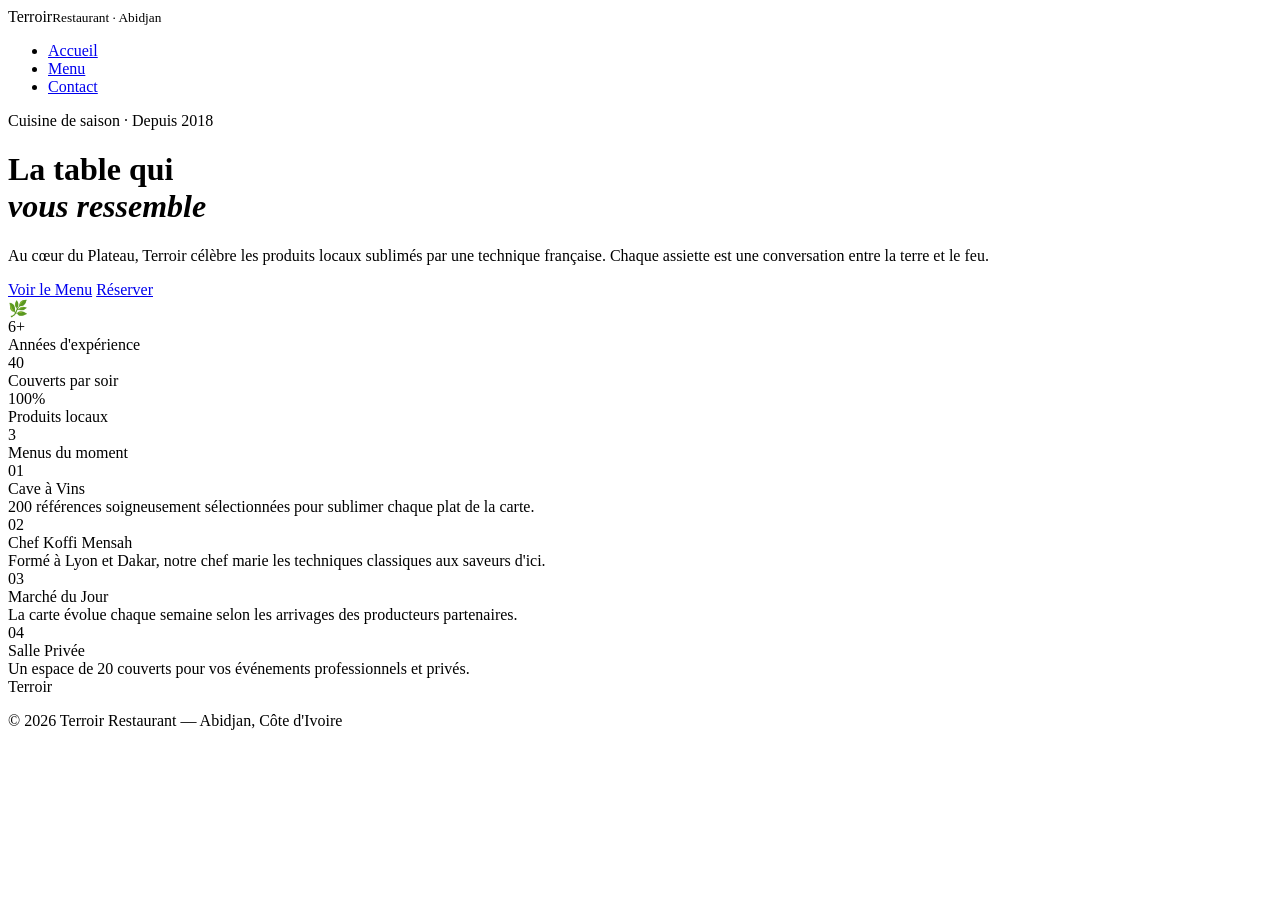
==== index.html @ 58589ab9 "ajout-page-aceuil" ====
<!DOCTYPE html>
<html lang="fr">
<head>
<meta charset="UTF-8"/>
<meta name="viewport" content="width=device-width,initial-scale=1.0"/>
<title>Terroir — Accueil</title>
<link href="https://fonts.googleapis.com/css2?family=DM+Serif+Display:ital@0;1&family=DM+Sans:wght@300;400;500&display=swap" rel="stylesheet"/>

</head>
<body>

<nav>
  <div class="logo">Terroir<small>Restaurant · Abidjan</small></div>
  <ul class="nav-links">
    <li><a href="index.html" class="active">Accueil</a></li>
    <li><a href="menu.html">Menu</a></li>
    <li><a href="contact.html">Contact</a></li>
  </ul>
</nav>

<div class="hero">
  <div class="hero-left">
    <p class="hero-eyebrow">Cuisine de saison · Depuis 2018</p>
    <h1 class="hero-h1">La table qui<br><em>vous ressemble</em></h1>
    <p class="hero-body">Au cœur du Plateau, Terroir célèbre les produits locaux sublimés par une technique française. Chaque assiette est une conversation entre la terre et le feu.</p>
    <div class="hero-actions">
      <a href="menu.html" class="btn-primary">Voir le Menu</a>
      <a href="contact.html" class="btn-outline">Réserver</a>
    </div>
  </div>
  <div class="hero-right">
    <div class="hero-img"><span class="hero-img-icon">🌿</span></div>
    <div class="hero-stats">
      <div class="stat"><div class="stat-num">6+</div><div class="stat-label">Années d'expérience</div></div>
      <div class="stat"><div class="stat-num">40</div><div class="stat-label">Couverts par soir</div></div>
      <div class="stat"><div class="stat-num">100%</div><div class="stat-label">Produits locaux</div></div>
      <div class="stat"><div class="stat-num">3</div><div class="stat-label">Menus du moment</div></div>
    </div>
  </div>
</div>

<div class="strip">
  <div class="strip-item">
    <div class="strip-num">01</div>
    <div><div class="strip-title">Cave à Vins</div><div class="strip-desc">200 références soigneusement sélectionnées pour sublimer chaque plat de la carte.</div></div>
  </div>
  <div class="strip-item">
    <div class="strip-num">02</div>
    <div><div class="strip-title">Chef Koffi Mensah</div><div class="strip-desc">Formé à Lyon et Dakar, notre chef marie les techniques classiques aux saveurs d'ici.</div></div>
  </div>
  <div class="strip-item">
    <div class="strip-num">03</div>
    <div><div class="strip-title">Marché du Jour</div><div class="strip-desc">La carte évolue chaque semaine selon les arrivages des producteurs partenaires.</div></div>
  </div>
  <div class="strip-item">
    <div class="strip-num">04</div>
    <div><div class="strip-title">Salle Privée</div><div class="strip-desc">Un espace de 20 couverts pour vos événements professionnels et privés.</div></div>
  </div>
</div>

<div class="ft">
  <div class="logo" style="color:var(--lime)">Terroir</div>
  <p>© 2026 Terroir Restaurant — Abidjan, Côte d'Ivoire</p>
</div>

</body>
</html>
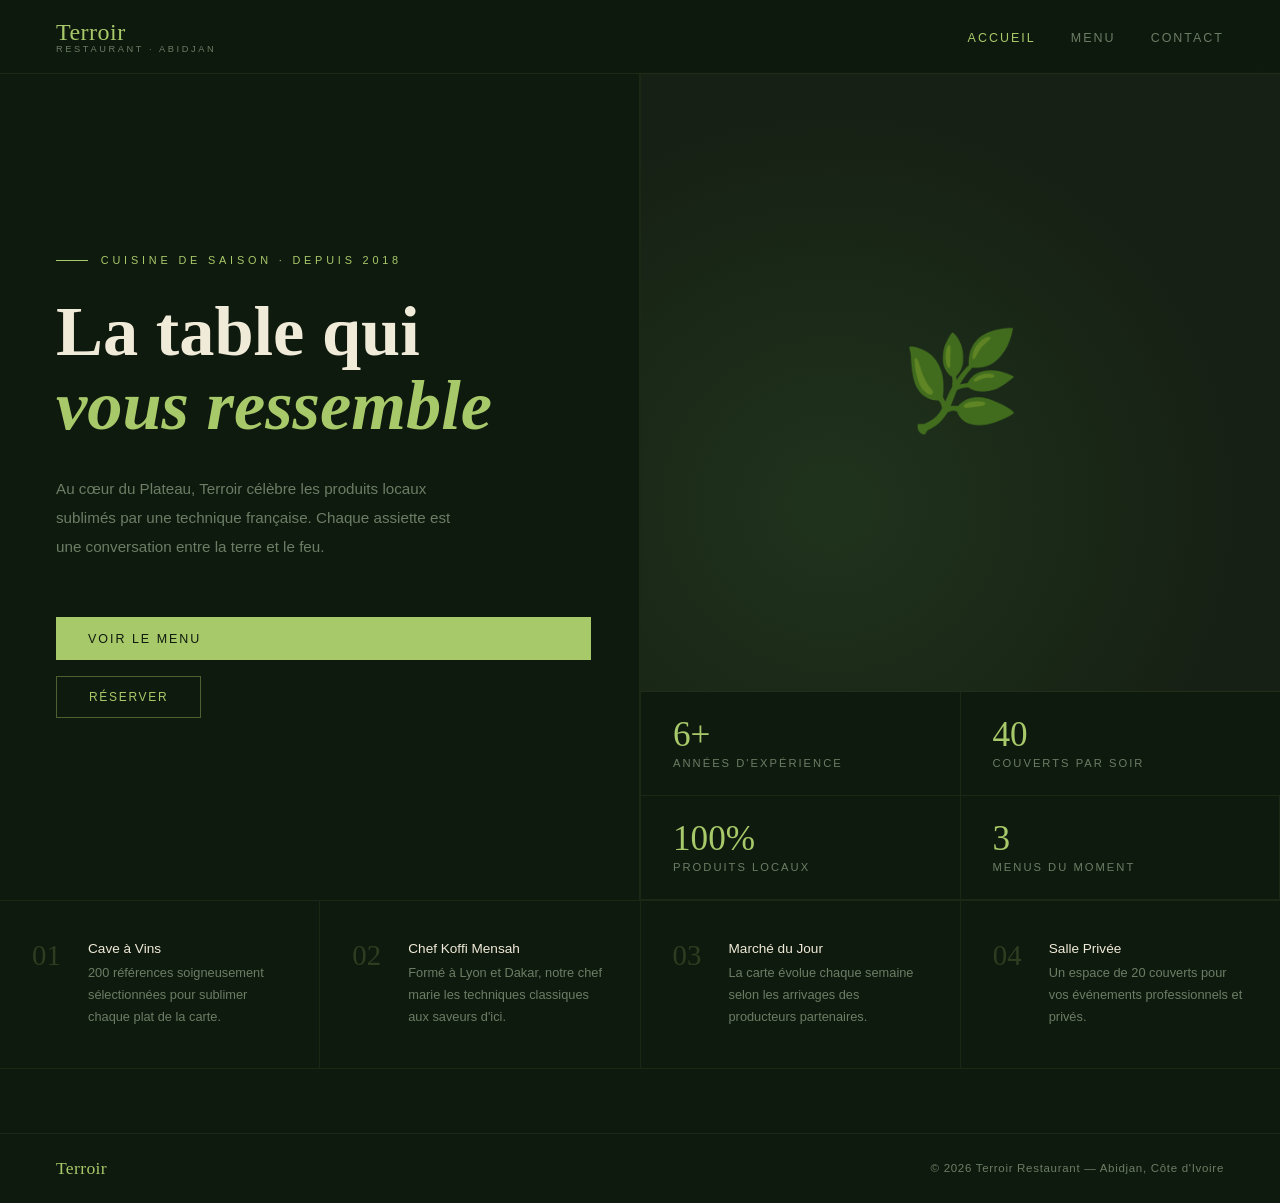
==== commit 977248ce: "ajout-pagecontact et page menu" ====
--- a/index.html
+++ b/index.html
@@ -5,7 +5,7 @@
 <meta name="viewport" content="width=device-width,initial-scale=1.0"/>
 <title>Terroir — Accueil</title>
 <link href="https://fonts.googleapis.com/css2?family=DM+Serif+Display:ital@0;1&family=DM+Sans:wght@300;400;500&display=swap" rel="stylesheet"/>
-
+<link rel="stylesheet" href="style.css">
 </head>
 <body>
 
--- a/style.css
+++ b/style.css
@@ -0,0 +1,213 @@
+
+*,*::before,*::after{box-sizing:border-box;margin:0;padding:0}
+:root{
+  --bg:#0f1a0e;--surface:#162014;--card:#1e2d1b;
+  --green:#3d6e35;--lime:#a8c96a;--cream:#f0ead8;
+  --sand:hsl(40, 30%, 70%);--muted:#6b7d65;--text:#e8e0ce;
+}
+html{scroll-behavior:smooth}
+body{font-family:'DM Sans',sans-serif;background:var(--bg);color:var(--text);font-weight:300;min-height:100vh}
+
+nav{
+  position:fixed;top:0;width:100%;z-index:200;
+  display:flex;align-items:center;justify-content:space-between;
+  padding:1.2rem 3.5rem;
+  border-bottom:1px solid rgba(168,201,106,.1);
+  background:rgba(15,26,14,.88);backdrop-filter:blur(10px);
+}
+.logo{font-family:'DM Serif Display',serif;font-size:1.5rem;color:var(--lime);letter-spacing:.02em}
+.logo small{display:block;font-family:'DM Sans',sans-serif;font-size:.58rem;letter-spacing:.28em;text-transform:uppercase;color:var(--muted);font-weight:400;margin-top:-2px}
+.nav-links{display:flex;gap:2.2rem;list-style:none}
+.nav-links a{font-size:.78rem;letter-spacing:.16em;text-transform:uppercase;text-decoration:none;color:var(--muted);transition:color .25s}
+.nav-links a:hover{color:var(--lime)}
+.nav-links a.active{color:var(--lime)}
+
+.hero{min-height:100vh;display:grid;grid-template-columns:1fr 1fr;padding-top:72px}
+.hero-left{display:flex;flex-direction:column;justify-content:center;padding:4rem 3rem 4rem 3.5rem;border-right:1px solid rgba(168,201,106,.08)}
+.hero-eyebrow{font-size:.68rem;letter-spacing:.35em;text-transform:uppercase;color:var(--lime);margin-bottom:1.8rem;display:flex;align-items:center;gap:.8rem}
+.hero-eyebrow::before{content:'';display:block;width:32px;height:1px;background:var(--lime)}
+.hero-h1{font-family:'DM Serif Display',serif;font-size:clamp(3rem,5.5vw,5.5rem);line-height:1.05;color:var(--cream);margin-bottom:2rem}
+.hero-h1 em{color:var(--lime);font-style:italic}
+.hero-body{font-size:.95rem;color:var(--muted);line-height:1.9;max-width:400px;margin-bottom:3rem}
+.hero-actions{display:flex;gap:1rem;flex-wrap:wrap}
+.btn-primary{padding:.8rem 2rem;background:var(--lime);color:var(--bg);font-family:'DM Sans',sans-serif;font-size:.75rem;letter-spacing:.14em;text-transform:uppercase;font-weight:500;border:none;cursor:pointer;transition:opacity .2s;text-decoration:none;display:inline-block}
+.btn-primary:hover{opacity:.85}
+.btn-outline{padding:.8rem 2rem;border:1px solid rgba(168,201,106,.4);background:transparent;color:var(--lime);font-family:'DM Sans',sans-serif;font-size:.75rem;letter-spacing:.14em;text-transform:uppercase;font-weight:400;cursor:pointer;transition:border-color .2s;text-decoration:none;display:inline-block}
+.btn-outline:hover{border-color:var(--lime)}
+
+.hero-right{display:flex;flex-direction:column;border-left:1px solid rgba(168,201,106,.08)}
+.hero-img{flex:1;display:flex;align-items:center;justify-content:center;background:var(--surface);font-size:6rem;border-bottom:1px solid rgba(168,201,106,.08);min-height:350px;position:relative;overflow:hidden}
+.hero-img::before{content:'';position:absolute;inset:0;background:radial-gradient(ellipse at 30% 70%,rgba(61,110,53,.25) 0%,transparent 65%)}
+.hero-img-icon{position:relative;z-index:1;opacity:.6}
+.hero-stats{display:grid;grid-template-columns:1fr 1fr}
+.stat{padding:1.6rem 2rem;border-right:1px solid rgba(168,201,106,.08);border-bottom:1px solid rgba(168,201,106,.08)}
+.stat:nth-child(2){border-right:none}
+.stat-num{font-family:'DM Serif Display',serif;font-size:2.2rem;color:var(--lime);line-height:1;margin-bottom:.3rem}
+.stat-label{font-size:.7rem;letter-spacing:.18em;text-transform:uppercase;color:var(--muted)}
+
+.strip{border-top:1px solid rgba(168,201,106,.08);border-bottom:1px solid rgba(168,201,106,.08);display:flex}
+.strip-item{flex:1;padding:2.5rem 2rem;border-right:1px solid rgba(168,201,106,.08);display:flex;gap:1rem;align-items:flex-start}
+.strip-item:last-child{border-right:none}
+.strip-num{font-family:'DM Serif Display',serif;font-size:1.8rem;color:rgba(168,201,106,.2);line-height:1;min-width:2.5rem}
+.strip-title{font-size:.85rem;font-weight:500;color:var(--cream);margin-bottom:.4rem}
+.strip-desc{font-size:.8rem;color:var(--muted);line-height:1.7}
+
+.ft{border-top:1px solid rgba(168,201,106,.08);padding:1.5rem 3.5rem;display:flex;justify-content:space-between;align-items:center;font-size:.72rem;color:var(--muted);letter-spacing:.06em}
+.ft .logo{font-size:1.1rem}
+
+@media(max-width:768px){
+  nav{padding:1rem 1.5rem}.nav-links{gap:1.2rem}
+  .hero{grid-template-columns:1fr}.hero-right{display:none}
+  .hero-left{padding:3rem 1.5rem}
+  .strip{flex-direction:column}
+  .strip-item{border-right:none;border-bottom:1px solid rgba(168,201,106,.08)}
+  .ft{flex-direction:column;gap:.5rem;text-align:center}
+}
+
+
+
+
+/*  STYLE PAGE MENU  */
+*,*::before,*::after{box-sizing:border-box;margin:0;padding:0}
+:root{
+  --bg:#0f1a0e;--surface:#162014;--card:#1e2d1b;
+  --green:#3d6e35;--lime:#a8c96a;--cream:#f0ead8;
+  --sand:#c9b99a;--muted:#6b7d65;--text:#e8e0ce;
+}
+body{font-family:'DM Sans',sans-serif;background:var(--bg);color:var(--text);font-weight:300;min-height:100vh}
+
+nav{
+  position:fixed;top:0;width:100%;z-index:200;
+  display:flex;align-items:center;justify-content:space-between;
+  padding:1.2rem 3.5rem;
+  border-bottom:1px solid rgba(168,201,106,.1);
+  background:rgba(15,26,14,.88);backdrop-filter:blur(10px);
+}
+.logo{font-family:'DM Serif Display',serif;font-size:1.5rem;color:var(--lime);letter-spacing:.02em;text-decoration:none}
+.logo small{display:block;font-family:'DM Sans',sans-serif;font-size:.58rem;letter-spacing:.28em;text-transform:uppercase;color:var(--muted);font-weight:400;margin-top:-2px}
+.nav-links{display:flex;gap:2.2rem;list-style:none}
+.nav-links a{font-size:.78rem;letter-spacing:.16em;text-transform:uppercase;text-decoration:none;color:var(--muted);transition:color .25s}
+.nav-links a:hover{color:var(--lime)}
+.nav-links a.active{color:var(--lime)}
+
+main{padding:7rem 3.5rem 5rem}
+
+.page-head{margin-bottom:3.5rem}
+.page-head-inner{display:flex;justify-content:space-between;align-items:flex-end;border-bottom:1px solid rgba(168,201,106,.12);padding-bottom:2rem}
+.eyebrow{font-size:.68rem;letter-spacing:.35em;text-transform:uppercase;color:var(--lime);margin-bottom:.8rem;display:flex;align-items:center;gap:.8rem}
+.eyebrow::before{content:'';display:block;width:24px;height:1px;background:var(--lime)}
+.ph-title{font-family:'DM Serif Display',serif;font-size:clamp(2.2rem,4vw,3.5rem);color:var(--cream)}
+
+.filter-row{display:flex;gap:.6rem;flex-wrap:wrap;margin-top:2rem}
+.filt{padding:.45rem 1.2rem;border:1px solid rgba(168,201,106,.2);background:transparent;color:var(--muted);font-family:'DM Sans',sans-serif;font-size:.72rem;letter-spacing:.12em;text-transform:uppercase;cursor:pointer;transition:all .2s}
+.filt.on,.filt:hover{background:var(--lime);color:var(--bg);border-color:var(--lime)}
+
+.menu-grid{display:grid;grid-template-columns:repeat(auto-fill,minmax(280px,1fr));gap:1px;background:rgba(168,201,106,.08);border:1px solid rgba(168,201,106,.08)}
+.mcard{background:var(--bg);padding:1.8rem 2rem;transition:background .2s}
+.mcard:hover{background:var(--card)}
+.mcard-top{display:flex;justify-content:space-between;align-items:flex-start;margin-bottom:.7rem}
+.mcard-name{font-family:'DM Serif Display',serif;font-size:1.1rem;color:var(--cream);max-width:70%;line-height:1.3}
+.mcard-price{color:var(--lime);font-size:.95rem;font-weight:500;white-space:nowrap}
+.mcard-desc{font-size:.83rem;color:var(--muted);line-height:1.75}
+.mcard-badge{display:inline-block;margin-top:.9rem;font-size:.62rem;letter-spacing:.16em;text-transform:uppercase;color:var(--lime);border:1px solid rgba(168,201,106,.25);padding:.18rem .55rem}
+
+.ft{border-top:1px solid rgba(168,201,106,.08);margin-top:4rem;padding:1.5rem 0;display:flex;justify-content:space-between;align-items:center;font-size:.72rem;color:var(--muted);letter-spacing:.06em}
+.ft-logo{font-family:'DM Serif Display',serif;font-size:1.1rem;color:var(--lime)}
+
+@media(max-width:768px){
+  nav{padding:1rem 1.5rem}.nav-links{gap:1.2rem}
+  main{padding:5rem 1.5rem 3rem}
+  .page-head-inner{flex-direction:column;align-items:flex-start;gap:1.5rem}
+  .ft{flex-direction:column;gap:.5rem;text-align:center}
+}
+
+
+
+/* PAGE CONTACT */
+*,*::before,*::after{box-sizing:border-box;margin:0;padding:0}
+:root{
+  --bg:#0f1a0e;--surface:#162014;--card:#1e2d1b;
+  --green:#3d6e35;--lime:#a8c96a;--cream:#f0ead8;
+  --sand:#c9b99a;--muted:#6b7d65;--text:#e8e0ce;
+}
+body{font-family:'DM Sans',sans-serif;background:var(--bg);color:var(--text);font-weight:300;min-height:100vh;display:flex;flex-direction:column}
+
+nav{
+  position:fixed;top:0;width:100%;z-index:200;
+  display:flex;align-items:center;justify-content:space-between;
+  padding:1.2rem 3.5rem;
+  border-bottom:1px solid rgba(168,201,106,.1);
+  background:rgba(15,26,14,.88);backdrop-filter:blur(10px);
+}
+.logo{font-family:'DM Serif Display',serif;font-size:1.5rem;color:var(--lime);letter-spacing:.02em;text-decoration:none}
+.logo small{display:block;font-family:'DM Sans',sans-serif;font-size:.58rem;letter-spacing:.28em;text-transform:uppercase;color:var(--muted);font-weight:400;margin-top:-2px}
+.nav-links{display:flex;gap:2.2rem;list-style:none}
+.nav-links a{font-size:.78rem;letter-spacing:.16em;text-transform:uppercase;text-decoration:none;color:var(--muted);transition:color .25s}
+.nav-links a:hover{color:var(--lime)}
+.nav-links a.active{color:var(--lime)}
+
+.page-grid{
+  flex:1;
+  display:grid;grid-template-columns:1fr 1fr;
+  padding-top:72px;
+}
+
+.contact-left{
+  padding:5rem 3.5rem;
+  border-right:1px solid rgba(168,201,106,.08);
+}
+.eyebrow{font-size:.68rem;letter-spacing:.35em;text-transform:uppercase;color:var(--lime);margin-bottom:1.2rem;display:flex;align-items:center;gap:.8rem}
+.eyebrow::before{content:'';display:block;width:24px;height:1px;background:var(--lime)}
+h1{font-family:'DM Serif Display',serif;font-size:clamp(2rem,3.5vw,3rem);color:var(--cream);margin-bottom:3rem;line-height:1.15}
+
+.info-row{margin-bottom:2rem;padding-bottom:2rem;border-bottom:1px solid rgba(168,201,106,.08)}
+.info-row:last-child{border-bottom:none;margin-bottom:0;padding-bottom:0}
+.info-key{font-size:.65rem;letter-spacing:.28em;text-transform:uppercase;color:var(--lime);margin-bottom:.5rem}
+.info-val{color:var(--muted);font-size:.9rem;line-height:1.8}
+
+.map-placeholder{
+  margin-top:2.5rem;
+  height:180px;
+  background:var(--surface);
+  border:1px solid rgba(168,201,106,.1);
+  display:flex;align-items:center;justify-content:center;
+  font-size:2.5rem;opacity:.4;
+}
+
+.contact-right{padding:5rem 3.5rem;background:var(--surface)}
+h2{font-family:'DM Serif Display',serif;font-size:1.8rem;color:var(--cream);margin-bottom:2rem}
+
+.fgroup{margin-bottom:1.4rem}
+.fgroup label{display:block;font-size:.65rem;letter-spacing:.22em;text-transform:uppercase;color:var(--muted);margin-bottom:.5rem}
+.fgroup input,.fgroup textarea,.fgroup select{
+  width:100%;background:rgba(168,201,106,.04);
+  border:1px solid rgba(168,201,106,.15);color:var(--text);
+  padding:.8rem 1rem;font-family:'DM Sans',sans-serif;font-size:.9rem;
+  outline:none;transition:border-color .25s;resize:vertical;
+}
+.fgroup input:focus,.fgroup textarea:focus,.fgroup select:focus{border-color:var(--lime)}
+.fgroup input::placeholder,.fgroup textarea::placeholder{color:rgba(255,255,255,.15)}
+.fgroup select option{background:var(--surface)}
+.frow{display:grid;grid-template-columns:1fr 1fr;gap:1rem}
+.btn-primary{width:100%;padding:.9rem 2rem;background:var(--lime);color:var(--bg);font-family:'DM Sans',sans-serif;font-size:.78rem;letter-spacing:.16em;text-transform:uppercase;font-weight:500;border:none;cursor:pointer;transition:opacity .2s;margin-top:.5rem}
+.btn-primary:hover{opacity:.85}
+.success{display:none;margin-top:1rem;font-size:.82rem;color:var(--lime);letter-spacing:.1em;text-align:center;padding:.8rem;border:1px solid rgba(168,201,106,.2)}
+
+.ft{
+  border-top:1px solid rgba(168,201,106,.08);
+  padding:1.5rem 3.5rem;
+  display:flex;justify-content:space-between;align-items:center;
+  font-size:.72rem;color:var(--muted);letter-spacing:.06em;
+  grid-column:1/-1;
+}
+.ft-logo{font-family:'DM Serif Display',serif;font-size:1.1rem;color:var(--lime)}
+
+@media(max-width:768px){
+  nav{padding:1rem 1.5rem}.nav-links{gap:1.2rem}
+  .page-grid{grid-template-columns:1fr}
+  .contact-right{display:none}
+  .contact-left{padding:3rem 1.5rem}
+  .frow{grid-template-columns:1fr}
+  .ft{flex-direction:column;gap:.5rem;text-align:center}
+}
+
